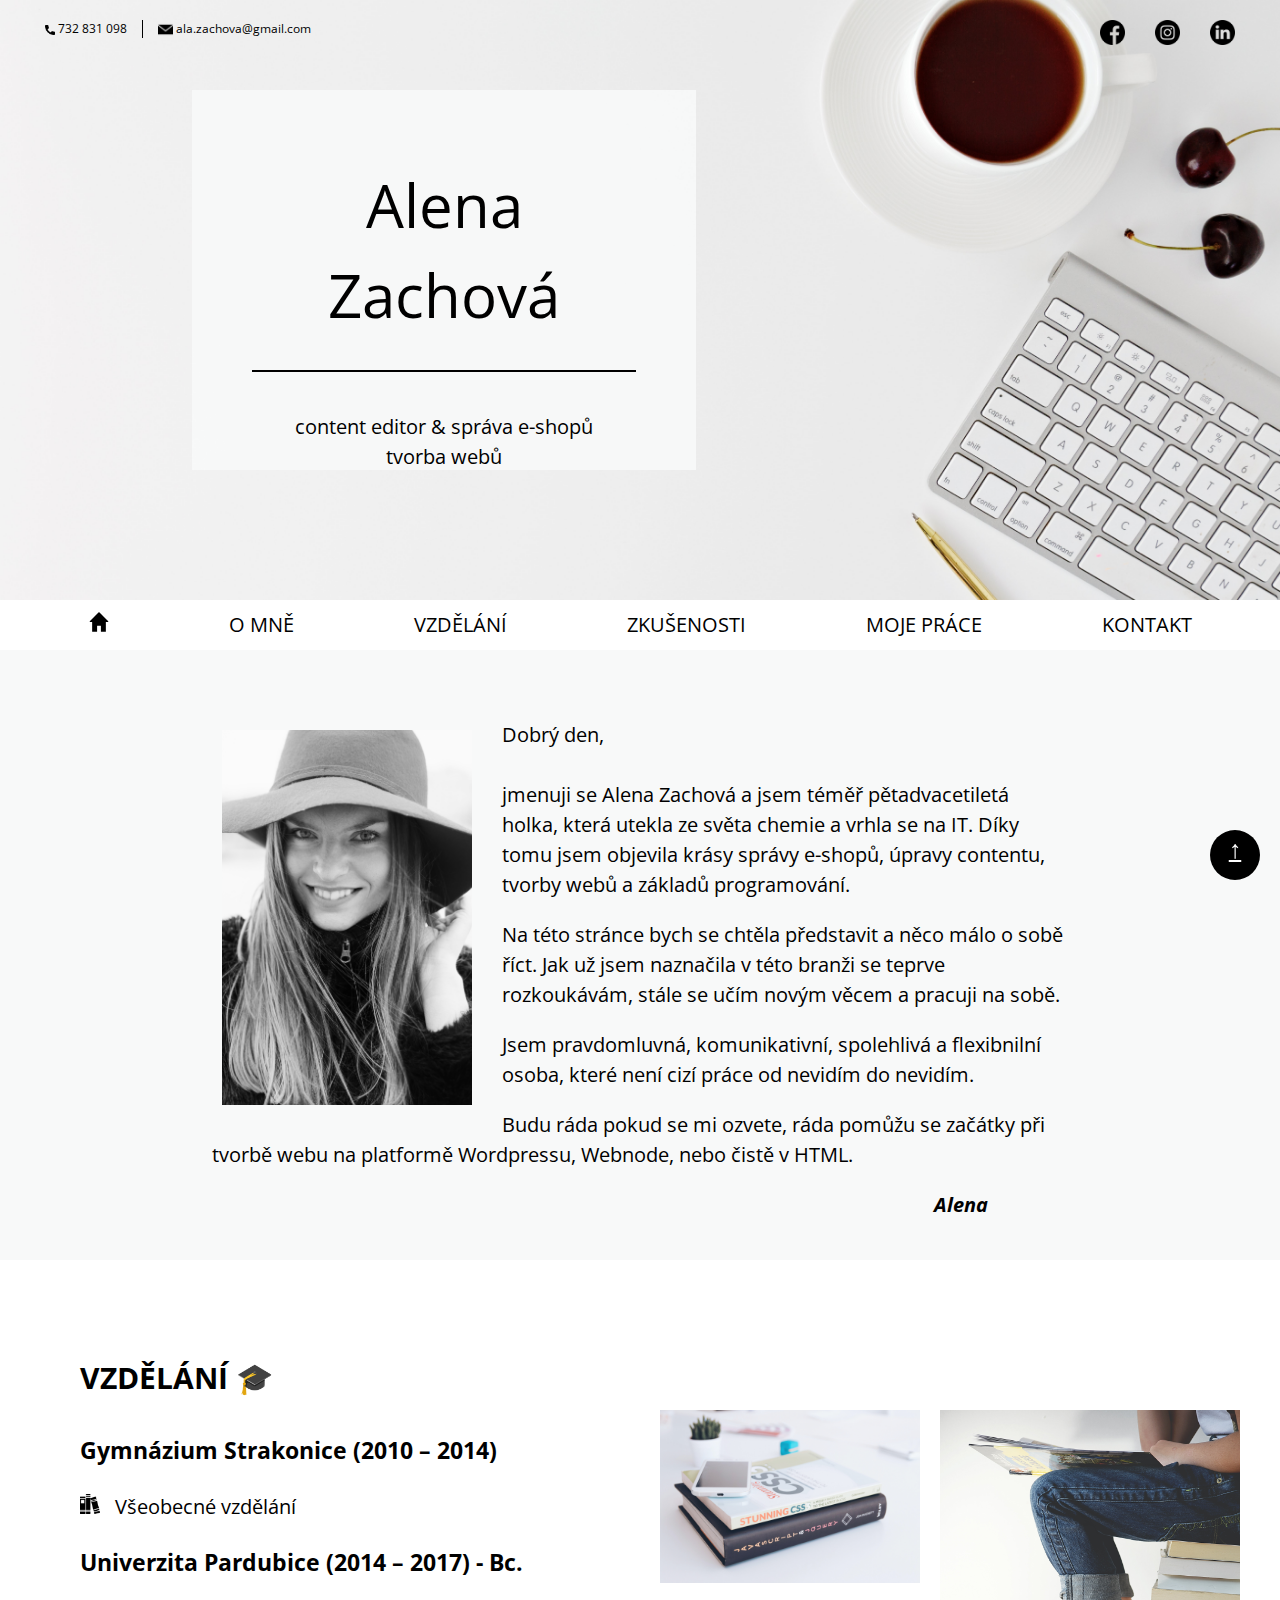
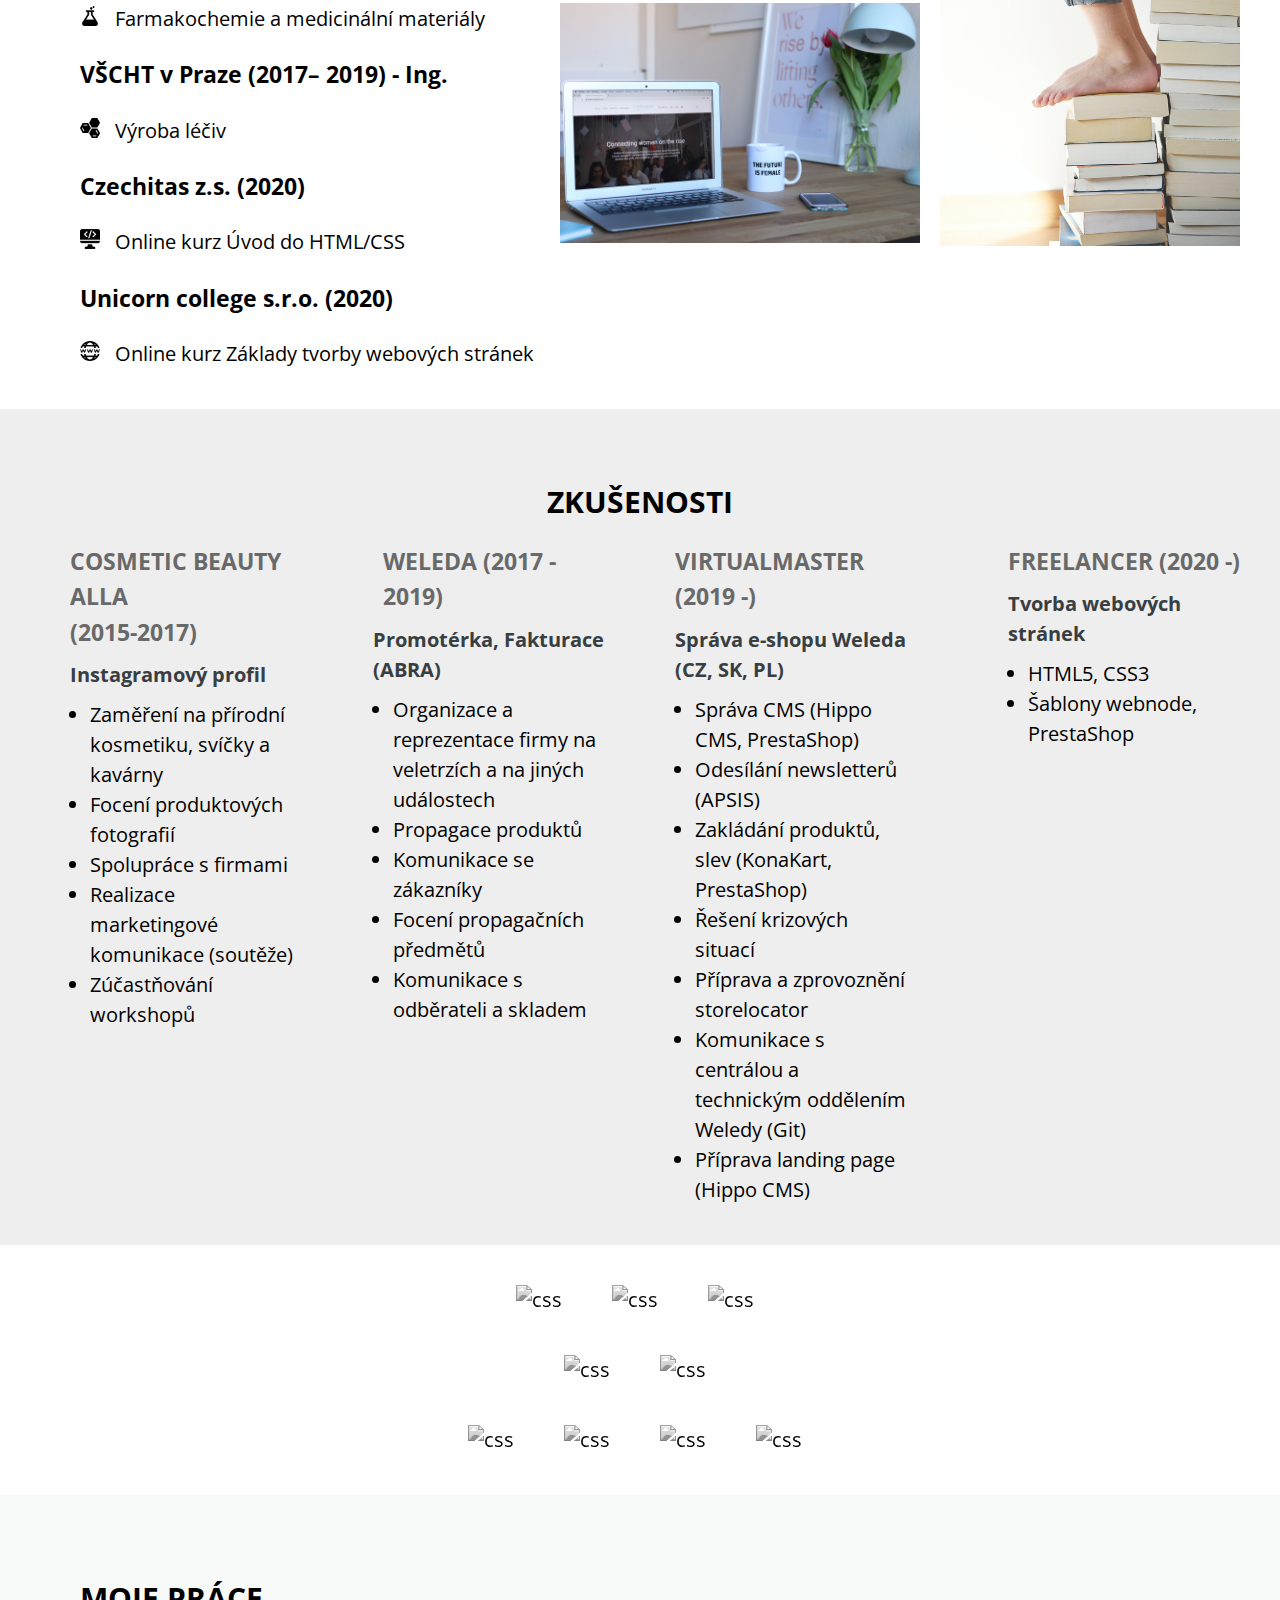
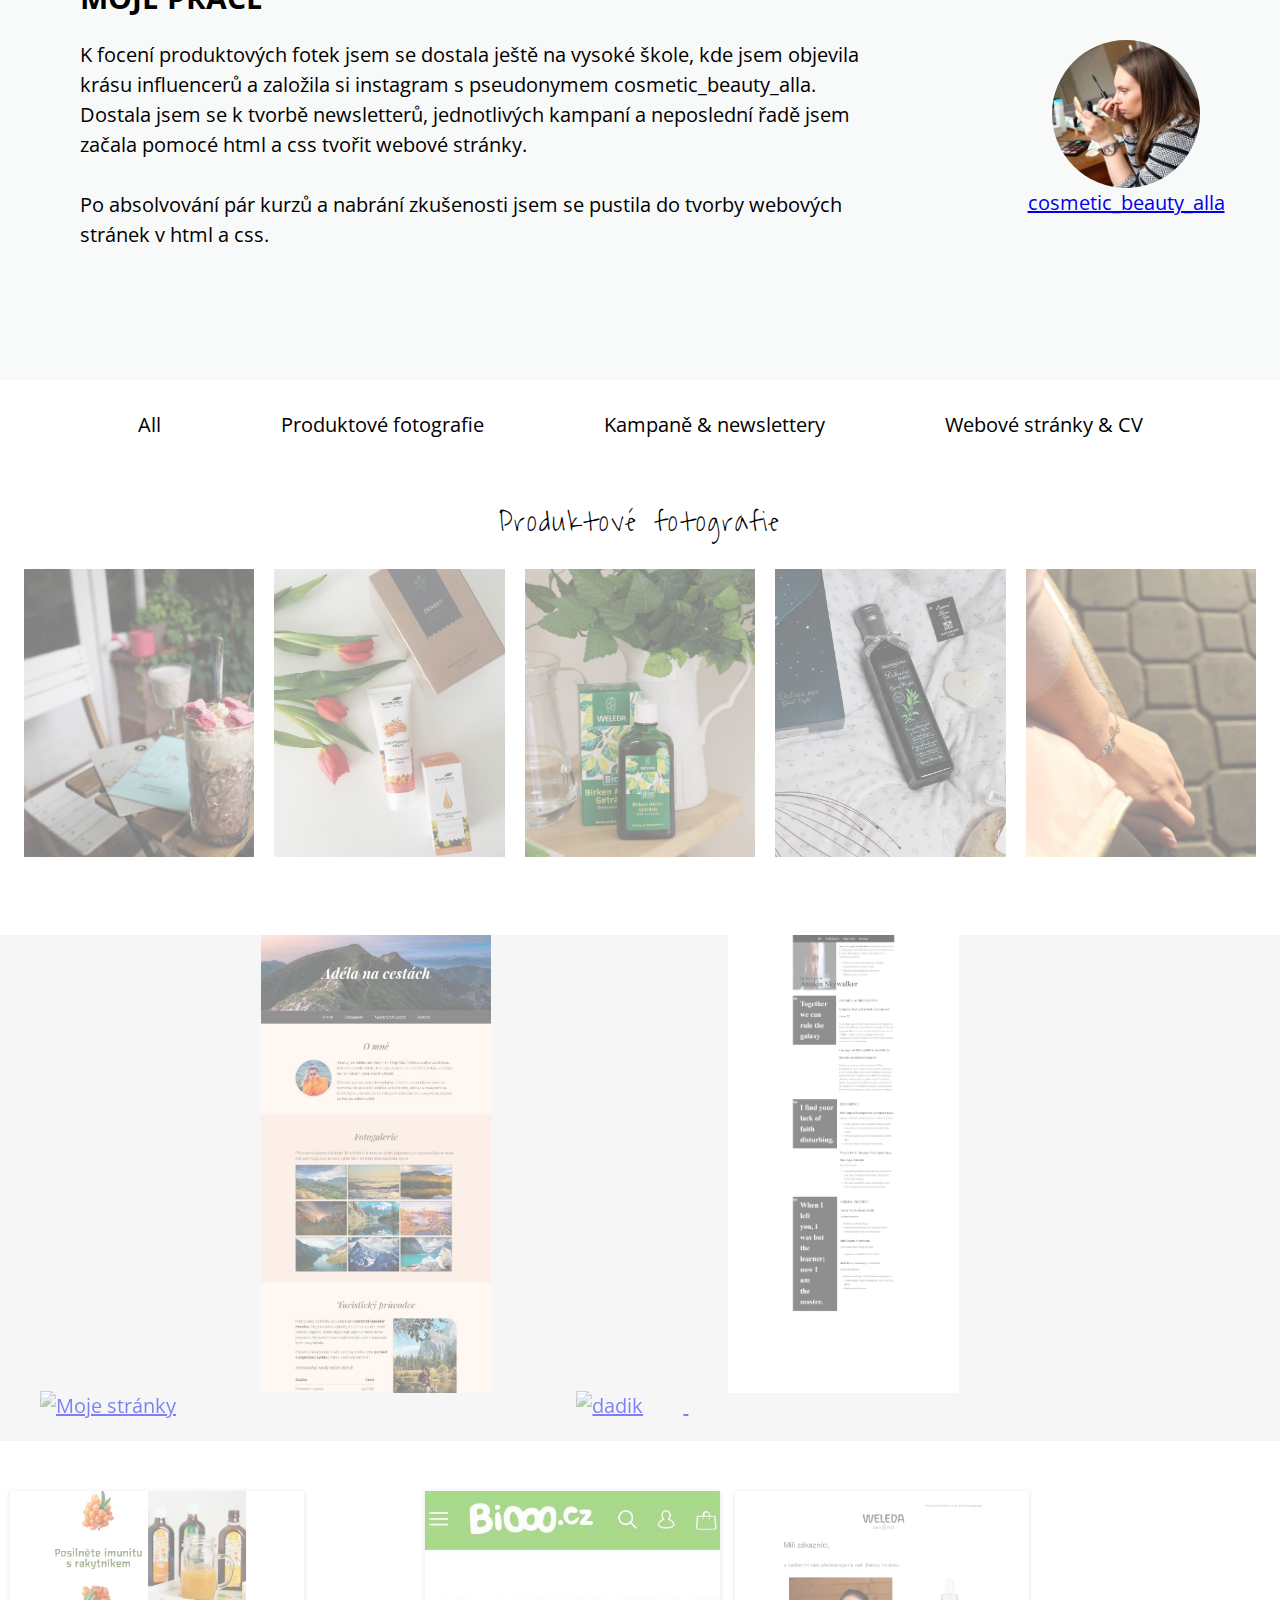
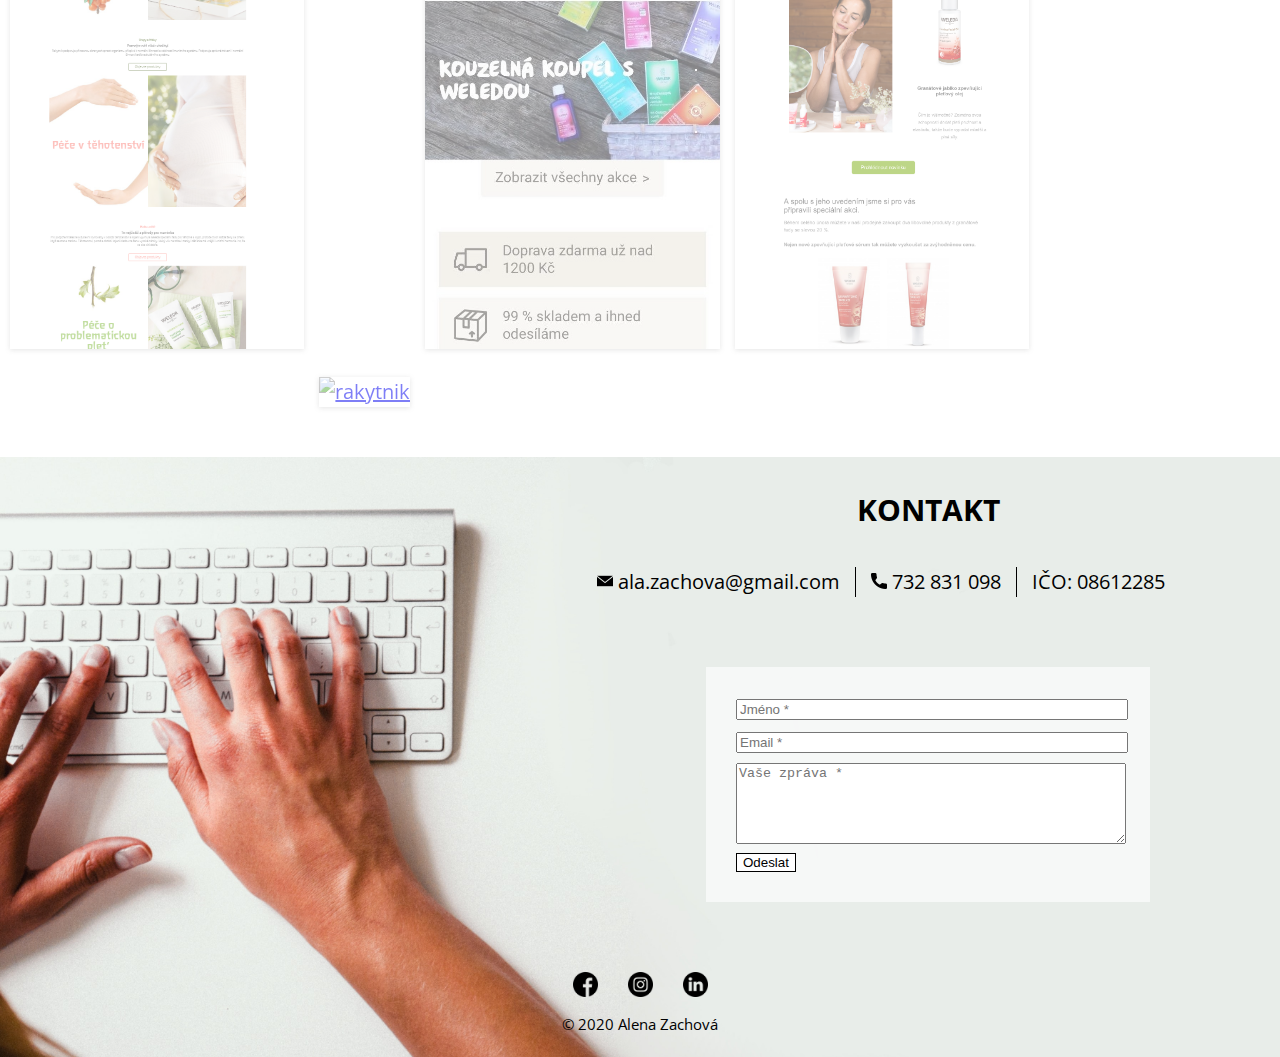
==== Alen.html @ 6e700a95 "add my profile" ====
<!DOCTYPE html>
<html lang="en">

<head>
    <meta charset="UTF-8">
    <meta name="description" content="Alena Zachová - Portofilo, Freelancer, Frontend developer">
    <meta name="keywords" content="Portfolio, Contend editor, Frontend developer, Freelancer">
    <meta name="author" content="Alena Zachová">
    <link rel="icon" type="image/png" sizes="16x16" href="coding.png">
    <meta name="viewport" content="width=device-width, initial-scale=1.0">
    <title>Alena Zachová</title>
    <link href="https://fonts.googleapis.com/css?family=Open+Sans:400,700&display=swap&subset=latin-ext"
        rel="stylesheet">
    <link href="https://fonts.googleapis.com/css?family=Caveat:400,700&display=swap&subset=latin-ext" rel="stylesheet">
    <link href="https://fonts.googleapis.com/css?family=Waiting+for+the+Sunrise&display=swap" rel="stylesheet">
    <link rel="stylesheet" href="./css/style.css">
    <link rel="stylesheet" href="css/lightbox.css" type="text/css" media="screen" />
    <script src="js/lightbox-plus-jquery.js"></script>

</head>

<body>
    <article>
    </article>
    <header class="hlavicka">

        <ul class="navigace">
            <li><a href="tel:+420 732 831 098"><img src="phone.png" alt="phone" class="phone"> 732 831 098</a></li>
            <li><a href="mailto:ala.zachova.com"><img src="mail.png" alt="mail" class="mail"> ala.zachova@gmail.com</a>
            </li>
            <li><a href="https://www.facebook.com/alca.k.zachova"><img src="facebook.png" alt="fb" class="fb"></a>
            </li>
            <li><a href="https://www.instagram.com/allinecka/?hl=cs"><img src="instagram.png" alt="insta"
                        class="insta"></a></li>
            <li><a href="https://www.linkedin.com/in/alena-zachov%C3%A1-1596a2156/"><img src="linkedin.png" alt="in"
                        class="in"></a></li>
        </ul>

        <div>
            <h1>
                Alena Zachová
                <hr color="black">
            </h1>
            <p class="content">content editor & správa e-shopů <br> tvorba webů</p>
        </div>
    </header>
    <nav>
        <ul>
            <li class="aktivni"><a href="./Alen.html"><img class="domecek" src="domecek.svg" alt="domecek"></a></li>
            <li><a href="#omne">O MNĚ</a></li>
            <li><a href="#vzdelani">VZDĚLÁNÍ</a>
            <li><a href="#mojeprace">ZKUŠENOSTI</a></li>
            <li><a href="#pracee">MOJE PRÁCE</a></li>
            <li><a href="#kontakt">KONTAKT</a></li>
        </ul>
    </nav>
    <section id="omne" class="omne">
        <img class="ja" src="ja.jpg" alt="ja">
        <p>Dobrý den,<br>
            <br>
            jmenuji se Alena Zachová a jsem téměř pětadvacetiletá holka, která utekla ze světa chemie a vrhla se na
            IT.
            <!-- <!-- <form>
                <label for="emailform">Vložit</label>
                <input type="email" id="emailform" placeholder="E-mail">
                <input type="password"></form> 
            <button>LOGIN</button> -->
            Díky tomu jsem objevila krásy správy e-shopů, úpravy contentu, tvorby webů a základů programování.</p>
        <p> Na této stránce bych se chtěla představit a něco málo o sobě říct. Jak už jsem naznačila v této branži
            se teprve rozkoukávám, stále se učím novým věcem a pracuji na sobě.</p>
        <p>Jsem pravdomluvná, komunikativní, spolehlivá a flexibnilní osoba, které není cizí práce od nevidím do
            nevidím.</p>
        <p>Budu ráda pokud se mi ozvete, ráda pomůžu se začátky při tvorbě webu na platformě Wordpressu,
            Webnode,
            nebo čistě v HTML. </p>
        <p class="Alen"><em>Alena</em></p>
    </section>
    <section id="vzdelani" class="vzdelani">
        <h2 class="vzdel">VZDĚLÁNÍ &#x1F393;</h2>
        <div class="gymnazium">
            <div>
                <h3>Gymnázium Strakonice (2010 – 2014)</h3>
                <ul>
                    <li><img src="book.png" alt="knihy"> Všeobecné vzdělání</li>
                </ul>

                <h3>Univerzita Pardubice (2014 – 2017) - Bc.</h3>
                <ul>
                    <li><img src="flask.png" alt="banka"> Farmakochemie a medicinální materiály</li>
                </ul>

                <h3>VŠCHT v Praze (2017– 2019) - Ing.</h3>
                <ul>
                    <li><img src="molecular.png" alt="Molekula"> Výroba léčiv</li>
                </ul>

                <h3>Czechitas z.s. (2020)</h3>
                <ul>
                    <li><img src="code.png" alt="Kód"> Online kurz Úvod do HTML/CSS</li>
                </ul>
                <h3>Unicorn college s.r.o. (2020)</h3>
                <ul>
                    <li><img src="www.png" alt="www"> Online kurz Základy tvorby webových stránek</li>
                </ul>
            </div>
            <div class="knizky">
                <div class="knizky2">
                    <img class="css" src="css.jpg" alt="css">
                    <img class="java" src="women.jpg" alt="java">
                </div>
                <img class="kni" src="knih.jpg" alt="knihy">
            </div>
        </div>
    </section>


    <section id="mojeprace" class="Zkušenosti">
        <h2 class="sekcezkusenosti">ZKUŠENOSTI</h2>
        <div class="prace">
            <div class="instagram">
                <h3 class="allinecka1">COSMETIC BEAUTY ALLA <br>(2015-2017)</h3>
                <h4 class="allinecka2">Instagramový profil</h4>
                <ul>
                    <li>Zaměření na přírodní kosmetiku, svíčky a kavárny</li>
                    <li>Focení produktových fotografií</li>
                    <li>Spolupráce s firmami</li>
                    <li>Realizace marketingové komunikace (soutěže)</li>
                    <li>Zúčastňování workshopů</li>
                </ul>
            </div>
            <div class="prace1">
                <h3 class="weleda">WELEDA (2017 - 2019)</h3>
                <h4 class="weleda1">Promotérka, Fakturace (ABRA)</h4>
                <ul>
                    <li>Organizace a reprezentace firmy na <br>veletrzích a na jiných událostech</li>
                    <li>Propagace produktů</li>
                    <li>Komunikace se zákazníky</li>
                    <li>Focení propagačních předmětů</li>
                    <li>Komunikace s odběrateli a skladem</li>
                </ul>
            </div>
            <div class="prace2">
                <h3 class="virtualmaster">VIRTUALMASTER (2019 -)</h3>
                <h4 class="virtualmaster2">Správa e-shopu Weleda <br>(CZ, SK, PL)</h4>
                <ul>
                    <li>Správa CMS (Hippo CMS, PrestaShop)</li>
                    <li>Odesílání newsletterů (APSIS)</li>
                    <li>Zakládání produktů, slev (KonaKart, PrestaShop)</li>
                    <li>Řešení krizových situací</li>
                    <li>Příprava a zprovoznění storelocator</li>
                    <li>Komunikace s centrálou a technickým oddělením Weledy (Git)</li>
                    <li>Příprava landing page (Hippo CMS)</li>

                </ul>
            </div>
            <div class="free">
                <h3 class="freelancer">FREELANCER (2020 -)</h3>
                <h4 class="freelancer1">Tvorba webových stránek</h4>
                <ul>
                    <li>HTML5, CSS3</li>
                    <li>Šablony webnode, PrestaShop</li>
                </ul>
            </div>
        </div>
        <div class="logoss">
            <ul class="logos logos--wide">
                <li>
                    <img class="logo2" src="logo/hippo.svg" alt="css">
                </li>
                <li>
                    <img class="logo5" src="logo/abra.svg" alt="css">
                </li>
                <li>
                    <img class="logo4" src="logo/prestashop.svg" alt="css">
                </li>
            </ul>
            <ul class="logos logos--mid">
                <li>
                    <img class="logo5" src="logo/konakart.png" alt="css">
                </li>
                <li>
                    <img class="logo5" src="logo/aps.png" alt="css">
                </li>
            </ul>
            <ul class="logos logos--high">
                <li>
                    <img class="logo5" src="logo/git.svg" alt="css">
                </li>
                <li>
                    <img class="logo1" src="logo/css3.svg" alt="css">
                </li>
                <li>
                    <img class="logo3" src="logo/html.svg" alt="css">
                </li>
                <li>
                    <img class="logo5" src="logo/code.png" alt="css">
                </li>
            </ul>
        </div>
    </section>
    <section id="pracee" class="pracovnizkusenosti">
        <h2 class="pracicka"> MOJE PRÁCE </h2>
        <div class="oalle">
            <img class="alla" src="alla.jpg" alt="alla">
            <a href="https://www.instagram.com/cosmetic_beauty_alla/?hl=cs">cosmetic_beauty_alla</a>
        </div>
        <p>K focení produktových fotek jsem se dostala ještě na vysoké škole, kde jsem objevila krásu influencerů a
            založila si instagram s pseudonymem cosmetic_beauty_alla. Dostala jsem se k tvorbě newsletterů, jednotlivých
            kampaní a neposlední řadě jsem začala pomocé html a css tvořit webové stránky.</p>
        <p>Po absolvování pár kurzů a nabrání zkušenosti jsem se pustila do tvorby webových stránek v html a css.
        </p>
    </section>
    <section class="menu">
        <ul>
            <li><a href="#all">All</a></li>
            <li><a href="#produktovefoto">Produktové fotografie</a></li>
            <li><a href="#kampan">Kampaně & newslettery</a></li>
            <li><a href="#mojeprace2">Webové stránky & CV </a></li>

        </ul>
    </section>
    <section id="produktovefoto" class="fotogalerie">
        <h2 class="produkty">Produktové fotografie</h2>
        <div class="fotky pruhledne">
            <a href="alchymista.jpg" title="Káva v kavárně Alchymista" rel="lightbox[reference]">
                <img class="hod" src="alchymista.jpg" alt="hod">
            </a>
            <a href="zena.jpg" title="Ženský čaj" rel="lightbox[reference]">
                <img class="hod" src="zena.jpg" alt="Ženský čaj">
            </a>
            <a href="briza.jpg" title="Brezová štáva" rel="lightbox[reference]">
                <img class="hod" src="briza.jpg" alt="Brezová štáva">
            </a>
            <a href="manu.jpg" title="Balíček od Manufaktury" rel="lightbox[reference]">
                <img class="hod" src="manu.jpg" alt="Balíček od Manufaktury">
            </a>
            <a href="together.jpg" title="Limitovaný přívěsek Together z Lindexu" rel="lightbox[reference]">
                <img class="hod" src="together.jpg" alt="Limitovaný přívěsek Together z Lindexu">
            </a>
            <!-- <a href="loccitane.jpg" title="Limitovaná svíčka z Loccitane" rel="lightbox[reference]"
                <img class="hod" src="loccitane.jpg" alt="Limitovaná svíčka z Loccitane">
            </a>
            <a href="tulip.jpg" title="Tělové máslo od Be Butter" rel="lightbox[reference]">
                <img class="hod" src="tulip.jpg" alt="Tělové máslo od Be Butter">
            </a>
            <a href="yc.jpg" title="Yankee candle" rel="lightbox[reference]">
                <img class="hod" src="yc.jpg" alt="Yankee candle">
            </a>
            <a href="podzim.jpg" title="Krém na ruce od The body shop" rel="lightbox[reference]">
                <img class="hod" src="podzim.jpg" alt="Krém na ruce od The body shop">
            </a>
            <a href="islan.jpg" title="Vosk do aromalampičky" rel="lightbox[reference]">
                <img class="hod" src="islan.jpg" alt="Vosk do aromalampičky">> -->
            </a>
        </div>
    </section>
    <section id="mojeprace2" class="tvorbawebu">
        <!-- <h2 class="tvorim">Webové stránky</h2> -->
        <a href="screen.png" title="Moje stránky" rel="lightbox[reference]"><img class="mojestranky"
                src="screen.png" alt="Moje stránky"></a>
        <a href="vysledek.jpg" title="Aděla na cestách" rel="lightbox[reference]"><img class="kon" src="vysledek.jpg"
                alt="adela"></a>
        <a href="dadik.png" title="Danik" rel="lightbox[reference]"><img class="dadik" src="dadik.png" alt="dadik">
        </a>
        <a href="cv.png" title="CV" rel="lightbox[reference]"><img class="cv"
            src="cv.png" alt="CV"></a>
    </section>
    <section id="kampan" class="foto pruhledne">
        <a href="vse.png" title="Heroportfolio" rel="lightbox[reference]"><img class="hod" src="vse.png"
                alt="heroportfolio"></a>
        <a href="Rakytnik3.png" title="Rakytníková campaign landing page" rel="lightbox[reference]"><img class="a"
                src="rakytnik3.png" alt="rakytnik"></a>
        <a href="biooo.jpg" title="Kampaň pro BIOOO" rel="lightbox[reference]"><img class="a" src="biooo.jpg"
                alt="Kampaň pro BIOOO"></a>
        <a href="unorove-novinky-newsletter2.jpg" title="Newsletter" rel="lightbox[reference]"><img class="a"
                src="unorove-novinky-newsletter2.jpg" alt="Newsletter"></a>

    </section>
    <section id="kontakt" class="kontakt">  
        <h2 class="ahoj">KONTAKT</h2>
        <ul class="ikony">
            <li><a href="mailto:ala.zachova@gmail.com"><img class="email" src="mail.png" alt="mail">
                    ala.zachova@gmail.com</a>
            </li>
            <li>
                <a href="tel:+420 732 831 098"><img class="telefon" src="phone.png" alt="phone"> 732 831 098</a>
            </li>
            <li class="ico">
                <p>IČO: 08612285</p>
            </li>
        </ul>
        <div id="udaje">
            <div class="udaj2">
                <form action="mailto:ala.zachova@gmail.com" method="post" enctype="text/plain" required>
                    <input type="text" name="name" size="30" placeholder="Jméno *" required><br>
                    <input type="email" name="mail_odesilatele" placeholder="Email *" size="30"><br>
                    <textarea name="body" rows="5" cols="50" placeholder="Vaše zpráva *"></textarea><br>
                    <input type="submit" value="Odeslat" id="button">
                </form>
            </div>
        </div>

        <section class="paticka">
            <div>
                <a href="#" class="stoupatko">&uarr;</a>
            </div>
            <div class="icons">
                <ul>
                    <li><a href="https://www.facebook.com/alca.k.zachova"><img src="facebook.png" alt="fb"
                                class="fb"></a>
                    </li>
                    <li><a href="https://www.instagram.com/allinecka/?hl=cs"><img src="instagram.png" alt="insta"
                                class="insta"></a></li>
                    <li><a href="https://www.linkedin.com/in/alena-zachov%C3%A1-1596a2156/"><img src="linkedin.png"
                                alt="in" class="in"></a></li>
                </ul>
            </div>
            <p>&copy; 2020 Alena Zachová</p>
        </section>
    </section>
    <script src="./js/js.js"></script>
</body>
<!-- Icons made by <a href="https://www.flaticon.com/authors/kiranshastry" title="Kiranshastry">Kiranshastry</a> from <a href="https://www.flaticon.com/" title="Flaticon"> www.flaticon.com</a> -->
<!-- phoneicon - Icons made by <a href="https://www.flaticon.com/authors/those-icons" title="Those Icons">Those Icons</a> from <a href="https://www.flaticon.com/" title="Flaticon"> www.flaticon.com</a> -->

</html>
---- css/style.css ----
body {
    color: black;
    font: 20px 'Open Sans', sans-serif;
    margin: 0;
    line-height: 1.5;
}

ul,ol {
    margin: 0;
    padding: 0;
}
p {
    margin: 0;
    padding: 0;
}
.hlavicka {
    background: url(../kl.jpg); 
    display: flex;
    background-repeat: no-repeat;
    background-size: cover;
    padding: 0px;
    height: 100%;
    min-height: 600px;
    position: relative;


}

.hlavicka div {
    width: 30%;
    height: 320px;
    background-color:#F8F9F9dd;
    margin: 90px 30px 80px 15%;
    padding: 30px 60px;
}


h1 {
    color: black;
    font-size: 60px;
    text-align: center;
    font-weight: normal;
}
.paticka {

    color: black;
    text-align: center;
    font-size: 15px;
    position: relative;
}

.paticka p {
    margin-bottom: 5px;
}

.menu ul {
        background-color: white;
        text-align: center;
        list-style-type: none;
        display: flex;
        justify-content: center;
}
.menu ul li {
    margin: 0 50px;
    padding: 10px;
}

.menu a {
    color: black;
    text-decoration: none;
}

.menu a:hover,
.menu a:focus,
.menu a:active {
    color: #A9A9A9;
    
}
nav a:active img,
nav a:hover img,
nav a:focus img {
    opacity: 0.5;
	filter: alpha(opacity=50);
	-moz-opacity: 0.5;
    -khtml-opacity: 0.5;
}


nav {
    position: sticky;
    top: 0;
    background-color: white;
    z-index: 1000;
    width: 100%;
}


nav ul {
    background-color: white;
    text-align: center;
    list-style-type: none;
    display: flex;
    justify-content: center;
        
}

nav a:active {
    text-decoration: underline;
    color: #A9A9A9;
}
.phone {
    width: 10px;
    vertical-align: middle;
}
.mail {
    width: 15px;
    vertical-align: middle;
}

.navigace {
    position: absolute;
    top: 0;
    left: 0;
    right: 0;
    text-align: left;
    list-style-type: none;
    display: flex;
    font-size: 12px;
    padding: 10px 30px;

    
}

.navigace li {
    padding: 0 15px;
    margin: 10px 0;
    height: 100%;
}
.navigace li:first-of-type {
    border-right: 1px solid black;
}
.navigace li:nth-child(3n) {
    margin-left: auto;
}

.navigace li a {
    text-align: right;
}

.navigace li a:link,
.navigace li a:visited {
    color: black;
    text-decoration: none;
}

.navigace li a:focus,
.navigace li a:active {
    text-decoration: underline;
}

.navigace a:hover img,
.navigace a:focus img,
.navigace a:active img {
    opacity: 0.5;
	filter: alpha(opacity=50);
	-moz-opacity: 0.5;
    -khtml-opacity: 0.5;

}
nav ul li {
    margin: 0 50px;
    padding: 10px;
}

nav a {
    color: black;
    text-decoration: none;
}

nav a:hover,
nav a:focus,
nav a:active {
    color: #A9A9A9;
    
}

.content {
    text-align: center;
}


h2 {
    text-align: center;
    
}

.domecek {
    width: 20px;
}

.omne {
    padding: 20px 15%;
    background-color: #F8F9F9;
    
}

.omne p  {
    margin: 1em;
}

.omne .Alen {
    margin-right: 100px;
    text-align: right;
    font-weight: bold;
}
/*.udaj1 div {
    width: 70%;
    background-color:#F8F9F9DD;
    margin: 60px 130px 60px 60px;
    padding: 30px 30px;
    float: right;
}*/

.udaj2 {
    font-size: 15px;
    width: 30%;
    background-color:#F8F9F9DD;
    margin: 60px 130px 60px 60px;
    margin-left: auto;
    padding: 30px 30px;
}

.udaj2 form input[type="text"],
.udaj2 form input[type="email"] {
    width: 100%;
    margin-bottom: 10px;
}

.udaj2 form input[type="submit"] {
    background-color: white;
    color: black;
    border: 1px solid black;
    text-align: center;
}
.udaj2 form textarea {
    width: 100%;
}

.kon {
    text-align: center;
}
.ahoj {
    text-align: right;
    margin-right: 280px;
    margin-top: 30px;
}

#kontakt {
    background-image: url(../zlut.jpg);
    display: flex;
    flex-direction: column;
    background-repeat: no-repeat;
    background-size: cover;
    padding: 0px;
    width: 100%;
    height: 100%;
    min-height: 600px;
}

#kontakt > ul {
    margin-right: 100px;
    margin-left: auto;
    list-style-type: none;
    display: flex;
    
}

#kontakt > ul img {
    height: 16px;
}

#kontakt li a:link,
#kontakt li a:visited {
    color: black;
    text-decoration: none;
}

#kontakt li a:focus,
#kontakt li a:active {
    text-decoration: underline;
    
}

.ikony li:first-of-type {
    border-right: 1px solid black;
    ;
}

.ikony a:hover img,
.ikony a:focus img,
.ikony a:active img {
    opacity: 0.5;
	filter: alpha(opacity=50);
	-moz-opacity: 0.5;
    -khtml-opacity: 0.5;
    text-decoration: underline;
}
#kontakt li {
    padding: 0 15px;
    margin: 10px 0;
    height: 100%;
    
   
}

.ico {
    border-left: 1px solid black
}
#mojeprace{
    margin-top: 10px;
    background-color: #eeeeee;
    display: flex;
    flex-direction: column;
    
    
}

.fotogalerie {
    position: relative;
    margin-bottom: 50px;
    margin-top: 50px;

}

.fotky {
    display: flex;
    flex-wrap: wrap;
    justify-content: center;
}
#butt {
    position: absolute;
    top: 50%;
    left: 50%;
    transform: translate(-50%,-50%);
    background-color: #F8F9F9BB;
    color: black;
    padding: 10px 25px;
    font-size: 20px;
    border: none;
    outline: none;
    border-radius: 6px;    
     

    cursor: pointer;
    z-index: 10;

}
.fotogalerie a {
    width: 18%;
    margin-left: 10px;
    margin-right: 10px;
    margin-bottom: 20px;
    transition: all .2s;
}

.fotogalerie a:hover {
    transform: scale(1.02) translateY(-5px);
}

.fotogalerie img {
    width: 100%;
}

.produkty {
    font-family: 'Waiting for the Sunrise', cursive;
    letter-spacing: 2px;
    font-weight: normal;
}
.tvorim {
    font-family: 'Waiting for the Sunrise', cursive;
    letter-spacing: 2px;
    font-weight: normal;
}
.pruhledne {
	opacity: 0.5;
	filter: alpha(opacity=50);
	-moz-opacity: 0.5;
    -khtml-opacity: 0.5;

}

.prace {
    display: flex;
    padding-bottom: 40px;
}

.prace ul {
    margin-left: 20px;
}

.instagram {
    width: 20%;
    margin-left: 70px;
}
.prace1 {
    width: 20%;
    margin-left: 70px;
}
.prace2 {
    width: 20%;
    margin-left: 70px;
}

.free {
    width: 20%;
    margin-left: 100px;
    margin-right: 40px;

}
#udaje {
    display: flex;
}

#udaje ul li a {
    font-size: 20px;
    text-align: center;
}
.udaj1 {
    width: 70%;
    display:inline-block;
    
}

.ja {
    width: 250px;
    float: left;
    margin-right: 30px;
    margin-bottom: 30px;
    margin-left: 30px;
    margin-top: 30px;
}

#omne,
#vzdelani,
#mojeprace,
#pracee {
    padding-top: 50px;
}
.vzdel {
    text-align: left; 
    margin-bottom: 10px;
    padding-top: 20px;
    margin-left: 40px;
    
}

#vzdelani {
    margin-left: 40px;
    margin-bottom: 40px;
    margin-right: 40px;
}

#vzdelani ul {
    list-style-type: none;
    
}
#vzdelani ul img {
    width: 20px;
    margin-right: 10px;
	filter: grayscale(1);


}

.java {
    width: 360px;
    margin-bottom: 10px;
    margin-left: 40px;
    margin-top: 20px;
    margin-right: 0px;
    display: flex;
}

.css {
    width: 260px;
    margin-bottom: 0px;
    margin-left: 30px;
    
    
}
.kni {
    width: 300px;
    float:right;
    margin-bottom: 0px;
    margin-left: 10px;
    margin-right: 80px;
    padding-right: 20px;
    align-items: space-between;
    
}

.gymnazium {
    display: flex;
    justify-content: space-between;
    padding-right: 40px;
    padding-left: 40px;
}

.knizky2 {
    align-items: flex-end;
    display: flex;
    flex-direction: column;
    width: 50%;
    margin-right: 10px;
}

.knizky {
    display: flex;
    max-width: 50%;
    max-height: 436px;
}

.virtualmaster {
    margin-left: 0px;
    margin-top: 10px;
    margin-bottom: 10px;
    color: dimgray;

}
.virtualmaster2 {
    margin-top: 10px;
    margin-bottom: 10px;
    color: #383E42;
}

.weleda {
    margin-left: 10px;
    margin-top: 10px;
    margin-bottom: 10px;
    color: dimgray;

}

.weleda1 {
    margin-top: 10px;
    margin-bottom: 10px;
    color: #383E42;
}

.allinecka1 {
    margin-top: 10px;
    margin-bottom: 10px;
    color: dimgray;
}

.allinecka2{
    margin-top: 10px;
    margin-bottom: 10px;
    color: #383E42;
}

.freelancer {
    margin-top: 10px;
    margin-bottom: 10px;
    color: dimgray;
}

.freelancer1 {
    margin-top: 10px;
    margin-bottom: 10px;
    color: #383E42; 
}
.sekcezkusenosti {
    text-align: center;
    margin-top: 20px;
    margin-bottom: 10px;
}


.logos {
    display: flex;
    flex-direction: row;
    align-items: center;
    justify-content: center;
    list-style-type: none;
    margin-top: 20px;
    margin-left: 40px;
    margin-bottom: 40px;
}
.logos li {
   
}

.logos li img {
    filter: grayscale(1);
    margin-right: 50px;
}

.logos li img:hover {
    filter:grayscale(0)
}

.logos--high li img {
    width: 100px;
}

.logos--wide li img {
    height: 50px;
    margin-top: 20px;
}

.logos--mid li img {
    height: 50px;
    
}

.logoss{
    background-color: white;
}

.pracicka {
    text-align: left; 
    padding-top: 10px;
    margin-left: 40px;
    margin-top: 20px;
    margin-bottom: 20px;

    
    
}

#pracee {
    background-color: #F8F9F9;
    margin-bottom: 20px;
    padding-bottom: 100px;
    padding-left: 40px;
}

#pracee p {
    margin-bottom: 30px;
    margin-left: 40px;
    width: 65%;

}

.alla {
    border-radius: 50%;
    width: 60%;
    
}

.oalle {
   width: 20%;
   display: flex;
   flex-direction: column;
   align-items: center;
   float: right;
   margin-right: 30px;
}

#mojeprace2 {
    background-color: #eeeeee;
    opacity: 0.5;
	filter: alpha(opacity=50);
	-moz-opacity: 0.5;
    -khtml-opacity: 0.5;

}

#mojeprace2 img {
        width: 18%;
        margin-left: 40px;
        margin-right: 40px;
        height: 458px;
        object-fit: cover;
        object-position: top;
        margin-bottom: 20px;
}

.foto img {
    width: 23%;
    margin-left: 10px;
    margin-top: 50px;
    margin-bottom: 50px;
    height: 458px;
    object-fit: cover;
    object-position: top;
    box-shadow: 0px 1px 5px 0px rgba(133,133,133,0.43);

}

.drevicko {
    width: 200px;
    float: left;
}

.fb,
.insta,
.in {
    width: 25px;
}

.icons ul {
    text-align: center;
    list-style-type: none;
    display: flex;
    justify-content: center;
}

.icons ul li {
    margin-right: 0px;
    margin-left: 0px;
    padding: 10px;
}

.icons a:hover img,
.icons a:focus img,
.icons a:active img {
    opacity: 0.5;
	filter: alpha(opacity=50);
	-moz-opacity: 0.5;
    -khtml-opacity: 0.5;

}

.stoupatko {
    width:50px;
    height:50px;
    background:black;
    color:white;
    position:fixed;
    align-items:center;
    font-size:25px;
    bottom:20px;
    right:20px;
    border-radius:50%;
    z-index:10;
    cursor:pointer;

}
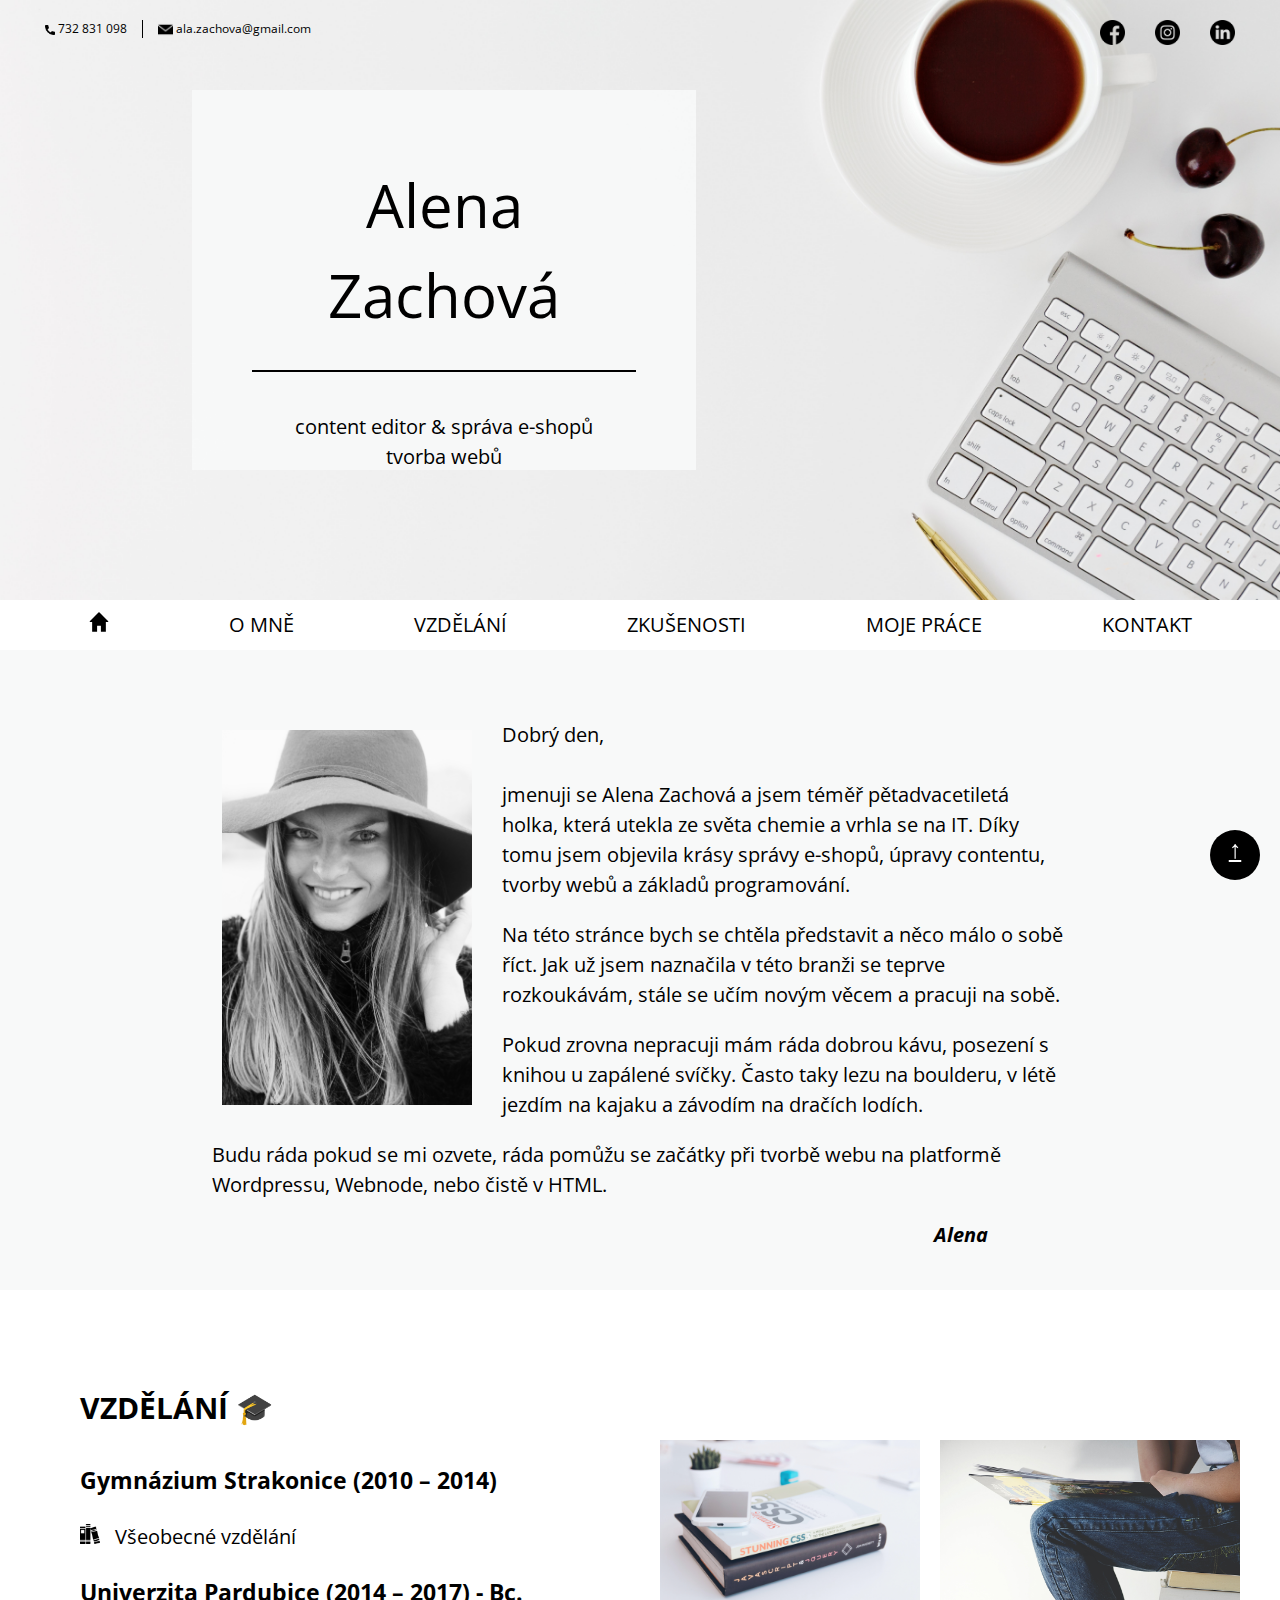
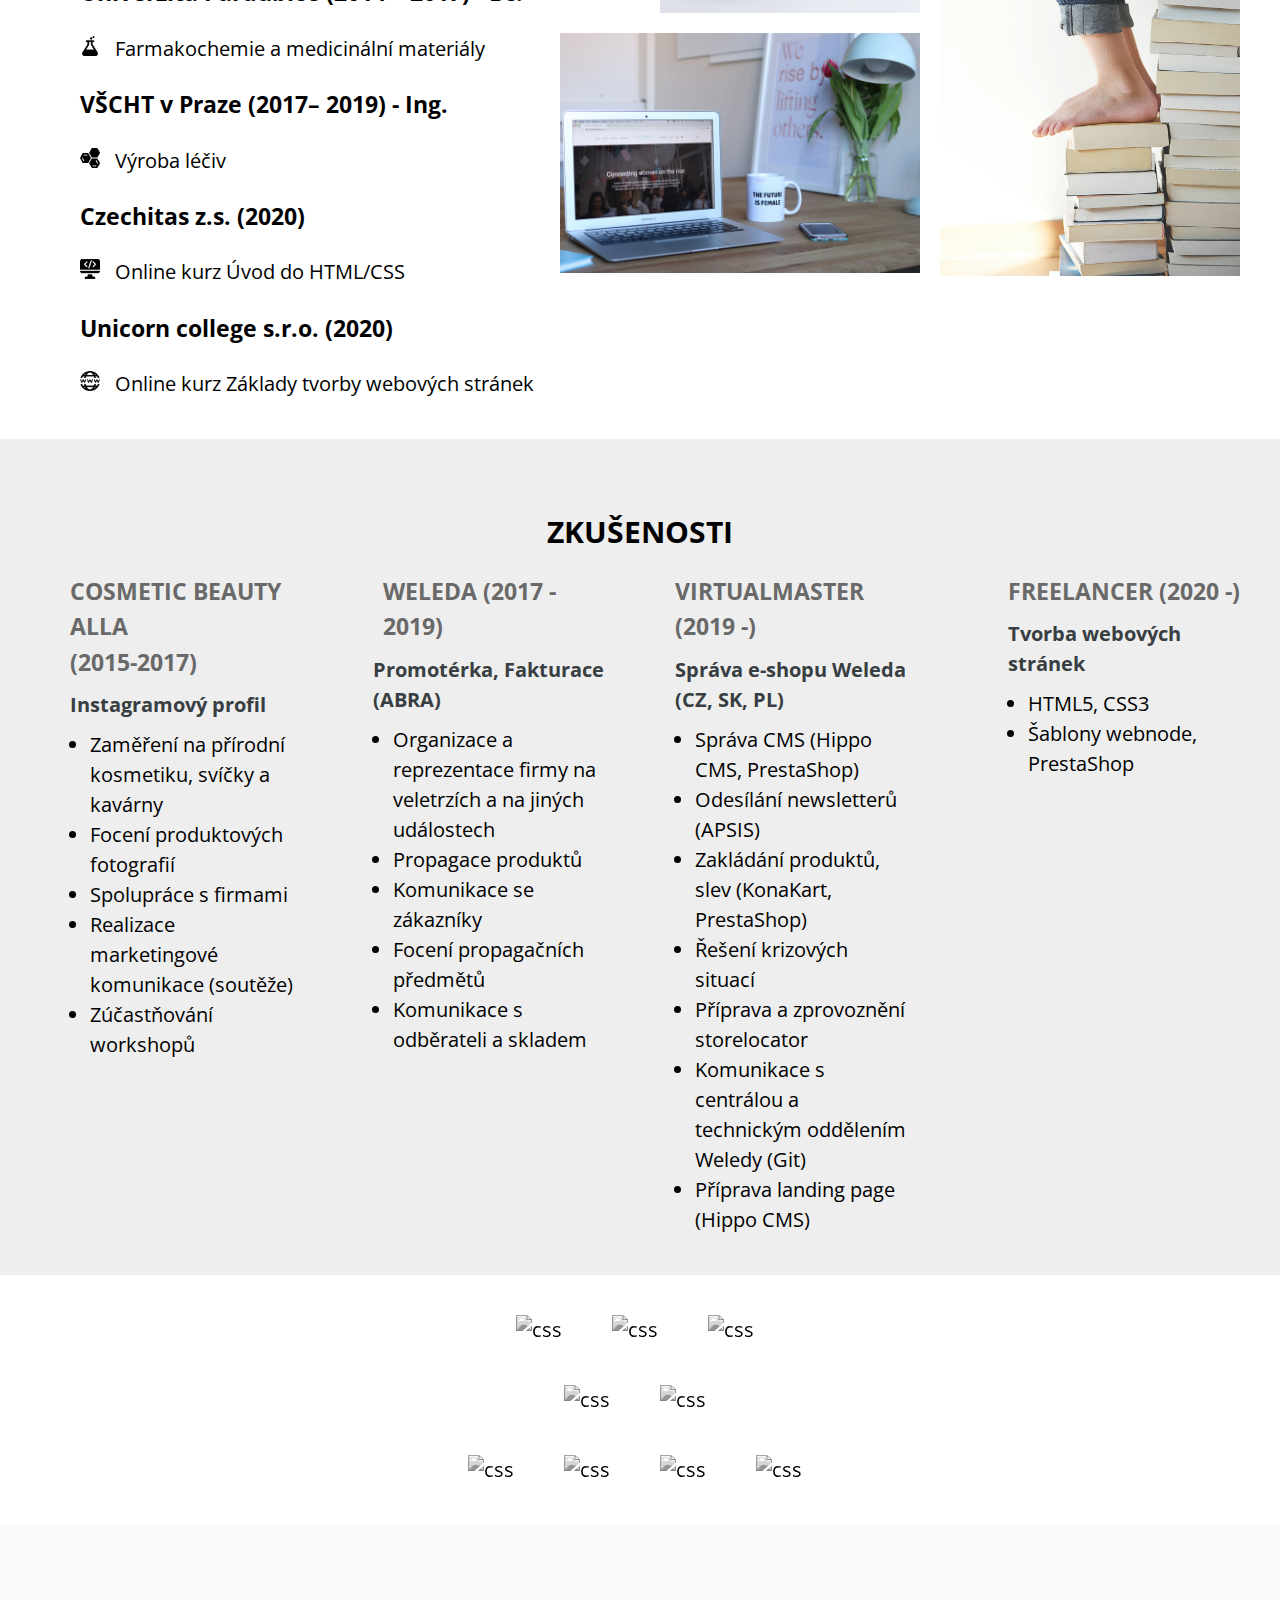
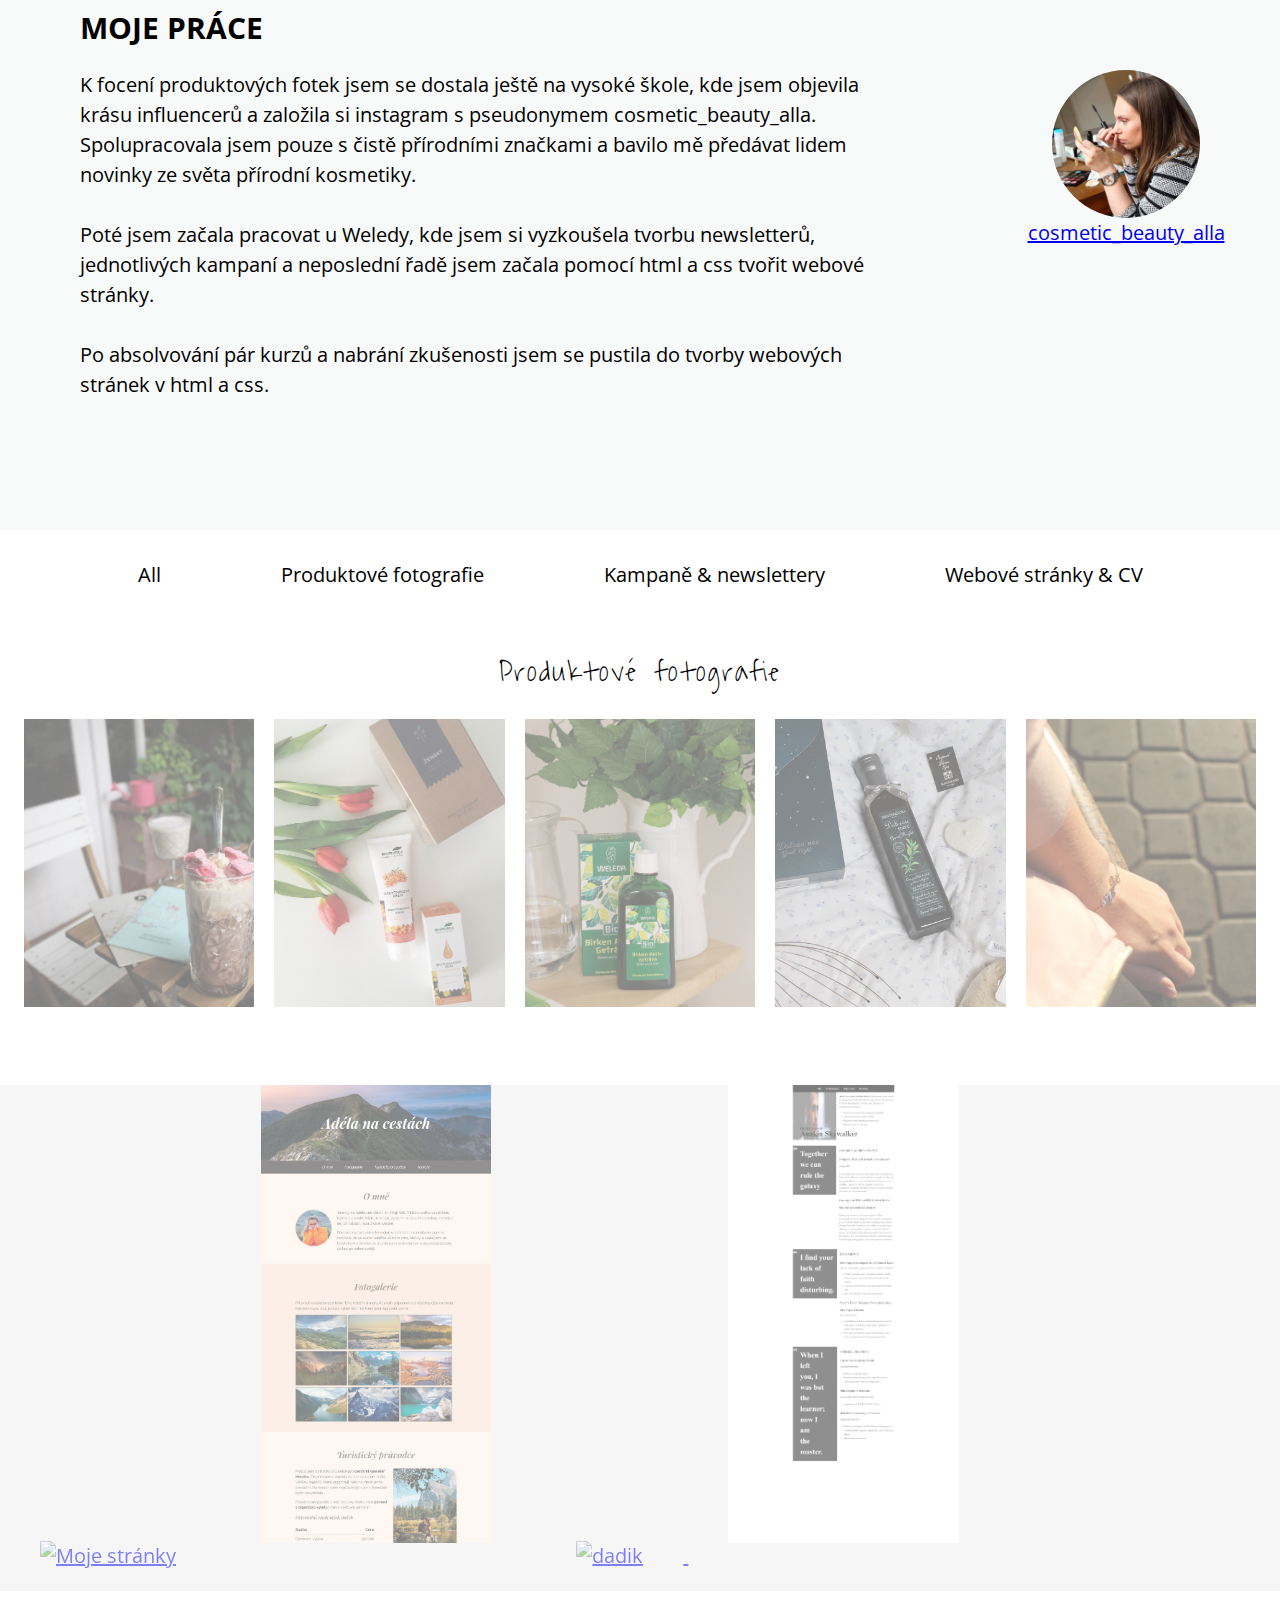
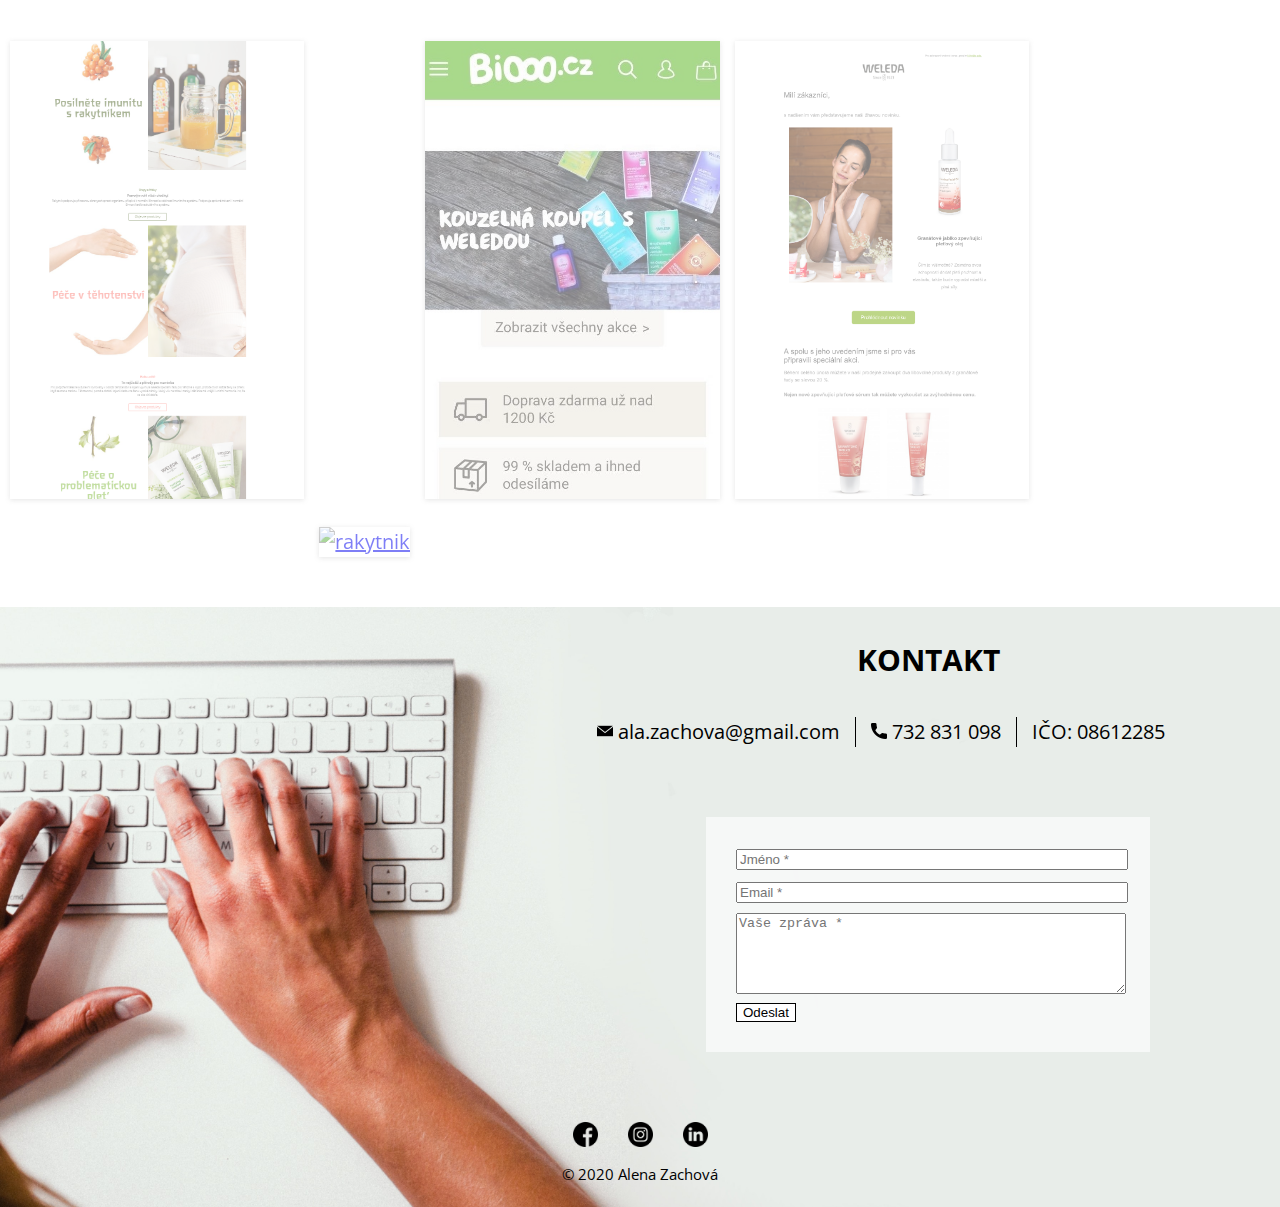
==== commit df8d2dac: "change text" ====
--- a/Alen.html
+++ b/Alen.html
@@ -68,8 +68,7 @@
             Díky tomu jsem objevila krásy správy e-shopů, úpravy contentu, tvorby webů a základů programování.</p>
         <p> Na této stránce bych se chtěla představit a něco málo o sobě říct. Jak už jsem naznačila v této branži
             se teprve rozkoukávám, stále se učím novým věcem a pracuji na sobě.</p>
-        <p>Jsem pravdomluvná, komunikativní, spolehlivá a flexibnilní osoba, které není cizí práce od nevidím do
-            nevidím.</p>
+        <p>Pokud zrovna nepracuji mám ráda dobrou kávu, posezení s knihou u zapálené svíčky. Často taky lezu na boulderu, v létě jezdím na kajaku a závodím na dračích lodích.</p>
         <p>Budu ráda pokud se mi ozvete, ráda pomůžu se začátky při tvorbě webu na platformě Wordpressu,
             Webnode,
             nebo čistě v HTML. </p>
@@ -205,8 +204,9 @@
             <a href="https://www.instagram.com/cosmetic_beauty_alla/?hl=cs">cosmetic_beauty_alla</a>
         </div>
         <p>K focení produktových fotek jsem se dostala ještě na vysoké škole, kde jsem objevila krásu influencerů a
-            založila si instagram s pseudonymem cosmetic_beauty_alla. Dostala jsem se k tvorbě newsletterů, jednotlivých
-            kampaní a neposlední řadě jsem začala pomocé html a css tvořit webové stránky.</p>
+            založila si instagram s pseudonymem cosmetic_beauty_alla. Spolupracovala jsem pouze s čistě přírodními značkami a bavilo mě předávat lidem novinky ze světa přírodní kosmetiky.</p> 
+            <p> Poté jsem začala pracovat u Weledy, kde jsem si vyzkoušela tvorbu newsletterů, jednotlivých
+            kampaní a neposlední řadě jsem začala pomocí html a css tvořit webové stránky.</p>
         <p>Po absolvování pár kurzů a nabrání zkušenosti jsem se pustila do tvorby webových stránek v html a css.
         </p>
     </section>
